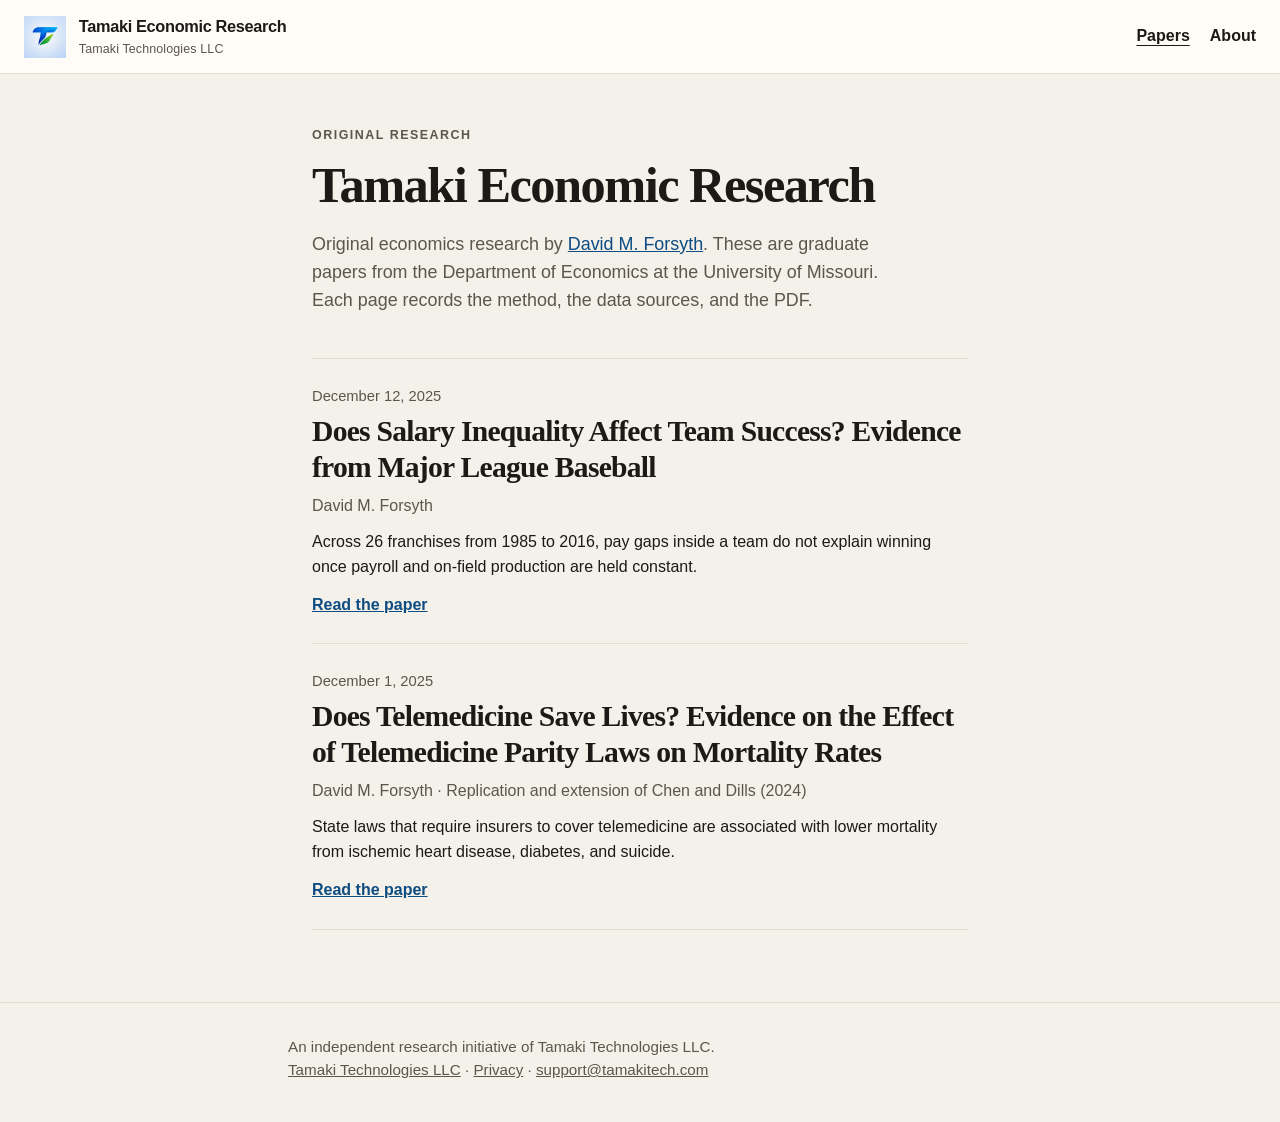
==== index.html @ 613d0247 "Publish Tamaki Economic Research for research.tamakitech.com. Co-authored-by: Cursor <cursoragent@cu" ====
<!doctype html>
<html lang="en">
  <head>
    <meta charset="utf-8" />
    <meta name="viewport" content="width=device-width, initial-scale=1" />
    <title>Tamaki Economic Research</title>
    <meta name="description" content="Original economics research by David M. Forsyth. Graduate papers from the Department of Economics at the University of Missouri, with methods, data sources, and PDFs." />
    <link rel="canonical" href="https://research.tamakitech.com/" />
    <link rel="icon" href="/logo/tamaki-t.png" type="image/png" />
    <link rel="stylesheet" href="/styles.css" />
  </head>
  <body>
    <a class="skip" href="#content">Skip to content</a>
    <header class="site-header">
      <a class="brand" href="/">
        <img src="/logo/tamaki-t.png" alt="" />
        <span>
          <strong>Tamaki Economic Research</strong>
          <small>Tamaki Technologies LLC</small>
        </span>
      </a>
      <nav class="site-nav" aria-label="Primary">
        <a href="/" aria-current="page">Papers</a>
        <a href="/about/">About</a>
      </nav>
    </header>
    <main class="wrap" id="content">
      <p class="kicker">Original research</p>
      <h1>Tamaki Economic Research</h1>
      <p class="lede">Original economics research by <a href="/about/">David M. Forsyth</a>. These are graduate papers from the Department of Economics at the University of Missouri. Each page records the method, the data sources, and the PDF.</p>
      <ul class="papers">
        <li>
          <p class="paper-date">December 12, 2025</p>
          <h2><a href="/papers/mlb-salary-inequality/">Does Salary Inequality Affect Team Success? Evidence from Major League Baseball</a></h2>
          <p class="paper-by">David M. Forsyth</p>
          <p class="paper-finding">Across 26 franchises from 1985 to 2016, pay gaps inside a team do not explain winning once payroll and on-field production are held constant.</p>
          <a class="read" href="/papers/mlb-salary-inequality/">Read the paper</a>
        </li>
        <li>
          <p class="paper-date">December 1, 2025</p>
          <h2><a href="/papers/telemedicine-parity-laws/">Does Telemedicine Save Lives? Evidence on the Effect of Telemedicine Parity Laws on Mortality Rates</a></h2>
          <p class="paper-by">David M. Forsyth · Replication and extension of Chen and Dills (2024)</p>
          <p class="paper-finding">State laws that require insurers to cover telemedicine are associated with lower mortality from ischemic heart disease, diabetes, and suicide.</p>
          <a class="read" href="/papers/telemedicine-parity-laws/">Read the paper</a>
        </li>
      </ul>
    </main>
    <footer class="site-footer">
      <div class="wrap">
        <p>An independent research initiative of Tamaki Technologies LLC.</p>
        <p class="footer-links"><a href="https://tamakitech.com/">Tamaki Technologies LLC</a> · <a href="/privacy/">Privacy</a> · <a href="mailto:support@tamakitech.com">support@tamakitech.com</a></p>
      </div>
    </footer>
  </body>
</html>
---- styles.css ----
:root {
  --bg: #f4f1ea;
  --paper: #fffcf8;
  --ink: #1c1916;
  --muted: #5c564e;
  --line: #e3dcd0;
  --link: #0e4c81;
  --header: 4.5rem;
  color-scheme: light;
}

* { box-sizing: border-box; }

html { scroll-behavior: smooth; }

body {
  margin: 0;
  background: var(--bg);
  color: var(--ink);
  font-family: "Segoe UI", Helvetica, Arial, sans-serif;
  line-height: 1.55;
}

a { color: var(--link); }

img { display: block; max-width: 100%; }

.skip {
  position: absolute;
  left: 1rem;
  top: -4rem;
  background: #fff;
  color: #000;
  padding: 0.5rem 0.8rem;
  z-index: 20;
}

.skip:focus { top: 1rem; }

.site-header {
  position: sticky;
  top: 0;
  z-index: 10;
  display: flex;
  align-items: center;
  justify-content: space-between;
  gap: 1rem 2rem;
  min-height: var(--header);
  padding: 0.85rem 1.5rem;
  background: rgba(255, 252, 248, 0.94);
  border-bottom: 1px solid var(--line);
  backdrop-filter: blur(8px);
}

.brand {
  display: flex;
  align-items: center;
  gap: 0.8rem;
  color: inherit;
  text-decoration: none;
}

.brand img {
  width: 42px;
  height: 42px;
}

.brand strong {
  display: block;
  font-size: 1.02rem;
  letter-spacing: -0.02em;
  font-weight: 700;
}

.brand small {
  display: block;
  margin-top: 0.1rem;
  color: var(--muted);
  font-size: 0.78rem;
  letter-spacing: 0.01em;
}

.site-nav {
  display: flex;
  gap: 1.25rem;
}

.site-nav a {
  color: var(--ink);
  font-weight: 650;
  text-decoration: none;
}

.site-nav a:hover,
.site-nav a:focus-visible { color: var(--link); }

.site-nav a[aria-current="page"] {
  text-decoration: underline;
  text-underline-offset: 0.28rem;
}

.wrap {
  max-width: 44rem;
  margin: 0 auto;
  padding: 3.25rem 1.5rem 4.5rem;
}

.kicker {
  margin: 0 0 0.7rem;
  color: var(--muted);
  font-size: 0.78rem;
  font-weight: 700;
  letter-spacing: 0.12em;
  text-transform: uppercase;
}

h1 {
  margin: 0;
  font-family: Georgia, "Iowan Old Style", Palatino, "Palatino Linotype", serif;
  font-size: clamp(2.15rem, 5vw, 3.15rem);
  font-weight: 700;
  letter-spacing: -0.03em;
  line-height: 1.12;
}

.lede {
  margin: 1.1rem 0 0;
  max-width: 38rem;
  font-size: 1.12rem;
  color: var(--muted);
}

.papers {
  list-style: none;
  margin: 2.75rem 0 0;
  padding: 0;
}

.papers li {
  padding: 1.6rem 0;
  border-top: 1px solid var(--line);
}

.papers li:last-child { border-bottom: 1px solid var(--line); }

.paper-date {
  margin: 0 0 0.4rem;
  color: var(--muted);
  font-size: 0.92rem;
}

.papers h2,
.paper h1 {
  font-family: Georgia, "Iowan Old Style", Palatino, "Palatino Linotype", serif;
  font-weight: 700;
  letter-spacing: -0.025em;
  line-height: 1.2;
}

.papers h2 {
  margin: 0;
  font-size: clamp(1.45rem, 3vw, 1.85rem);
}

.papers h2 a {
  color: inherit;
  text-decoration: none;
}

.papers h2 a:hover,
.papers h2 a:focus-visible { color: var(--link); }

.paper-by,
.byline {
  margin: 0.55rem 0 0;
  color: var(--muted);
}

.paper-finding {
  margin: 0.7rem 0 0;
}

.read {
  display: inline-block;
  margin-top: 0.85rem;
  font-weight: 700;
}

.paper h1 {
  font-size: clamp(1.9rem, 4.4vw, 2.7rem);
}

.byline a { color: inherit; }

.actions { margin-top: 1.5rem; }

.download {
  display: inline-flex;
  align-items: center;
  min-height: 44px;
  padding: 0.55rem 1rem;
  border: 1px solid var(--ink);
  border-radius: 4px;
  color: var(--ink);
  font-weight: 700;
  text-decoration: none;
  background: var(--paper);
}

.download:hover,
.download:focus-visible { background: #fff; }

.paper h2 {
  margin: 2.4rem 0 0.45rem;
  font-size: 1.28rem;
  letter-spacing: -0.02em;
}

.paper p,
.paper li,
.page p,
.page li {
  font-size: 1.05rem;
}

.paper ul,
.page ul {
  margin: 0.4rem 0 0;
  padding-left: 1.2rem;
}

.paper li + li,
.page li + li { margin-top: 0.55rem; }

.paper a,
.page a { text-underline-offset: 0.15rem; }

.cite {
  margin: 2.4rem 0 0;
  padding-top: 1.25rem;
  border-top: 1px solid var(--line);
  color: var(--muted);
  font-size: 0.98rem;
}

.cite span {
  display: block;
  margin-top: 0.35rem;
  color: var(--ink);
}

.page h1 { margin-bottom: 1rem; }

.page h2 {
  margin: 2rem 0 0.4rem;
  font-size: 1.28rem;
  letter-spacing: -0.02em;
}

.site-footer {
  padding: 2rem 1.5rem 2.5rem;
  border-top: 1px solid var(--line);
  color: var(--muted);
  font-size: 0.95rem;
}

.site-footer .wrap {
  max-width: 44rem;
  margin: 0 auto;
  padding: 0;
}

.site-footer p { margin: 0; }

.footer-links {
  margin-top: 0.7rem;
}

.footer-links a { color: var(--muted); }

.footer-links a:hover,
.footer-links a:focus-visible { color: var(--link); }

@media (max-width: 640px) {
  .site-header {
    align-items: flex-start;
    flex-wrap: wrap;
    padding: 0.85rem 1rem;
  }

  .wrap { padding: 2.25rem 1rem 3.5rem; }
}

@media print {
  .skip,
  .site-header,
  .site-footer,
  .actions,
  .read { display: none; }

  body { background: #fff; }

  .wrap { max-width: none; padding: 0; }
}
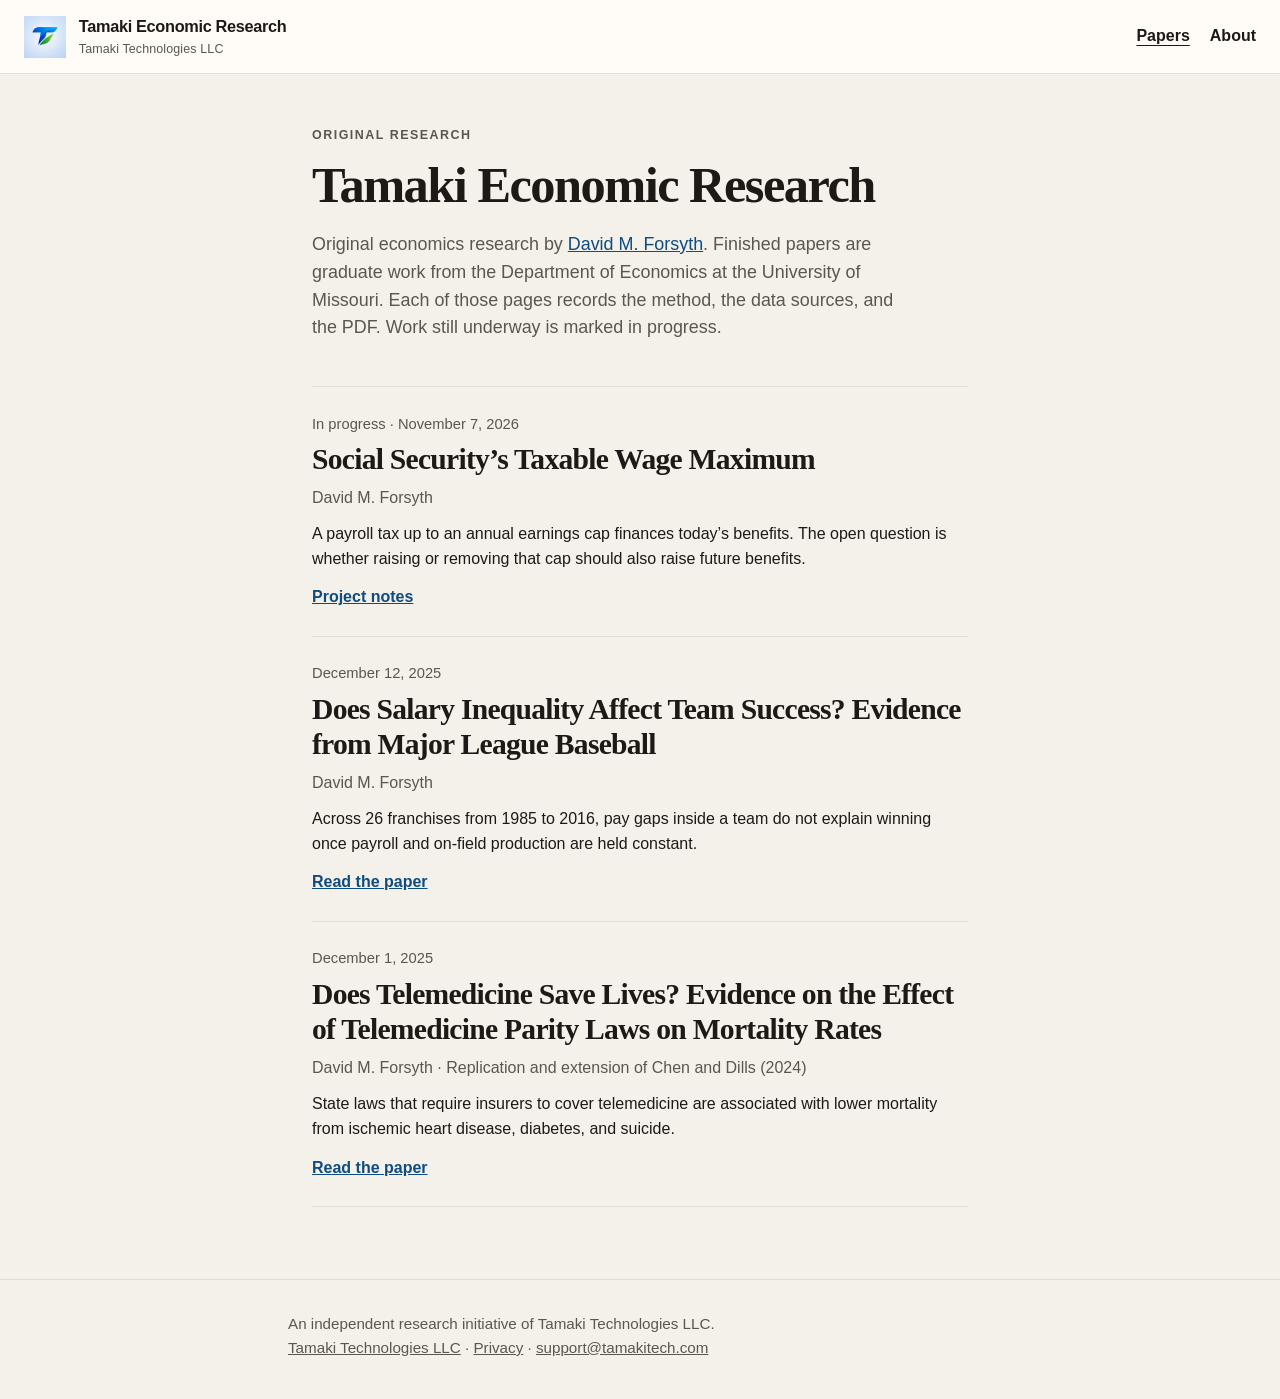
==== commit e0ca6811: "Add an in-progress page for the Social Security wage-base question. Co-authored-by: Cursor <cursorag" ====
--- a/index.html
+++ b/index.html
@@ -27,8 +27,15 @@
     <main class="wrap" id="content">
       <p class="kicker">Original research</p>
       <h1>Tamaki Economic Research</h1>
-      <p class="lede">Original economics research by <a href="/about/">David M. Forsyth</a>. These are graduate papers from the Department of Economics at the University of Missouri. Each page records the method, the data sources, and the PDF.</p>
+      <p class="lede">Original economics research by <a href="/about/">David M. Forsyth</a>. Finished papers are graduate work from the Department of Economics at the University of Missouri. Each of those pages records the method, the data sources, and the PDF. Work still underway is marked in progress.</p>
       <ul class="papers">
+        <li>
+          <p class="paper-date">In progress · November 7, 2026</p>
+          <h2><a href="/papers/social-security/">Social Security’s Taxable Wage Maximum</a></h2>
+          <p class="paper-by">David M. Forsyth</p>
+          <p class="paper-finding">A payroll tax up to an annual earnings cap finances today’s benefits. The open question is whether raising or removing that cap should also raise future benefits.</p>
+          <a class="read" href="/papers/social-security/">Project notes</a>
+        </li>
         <li>
           <p class="paper-date">December 12, 2025</p>
           <h2><a href="/papers/mlb-salary-inequality/">Does Salary Inequality Affect Team Success? Evidence from Major League Baseball</a></h2>
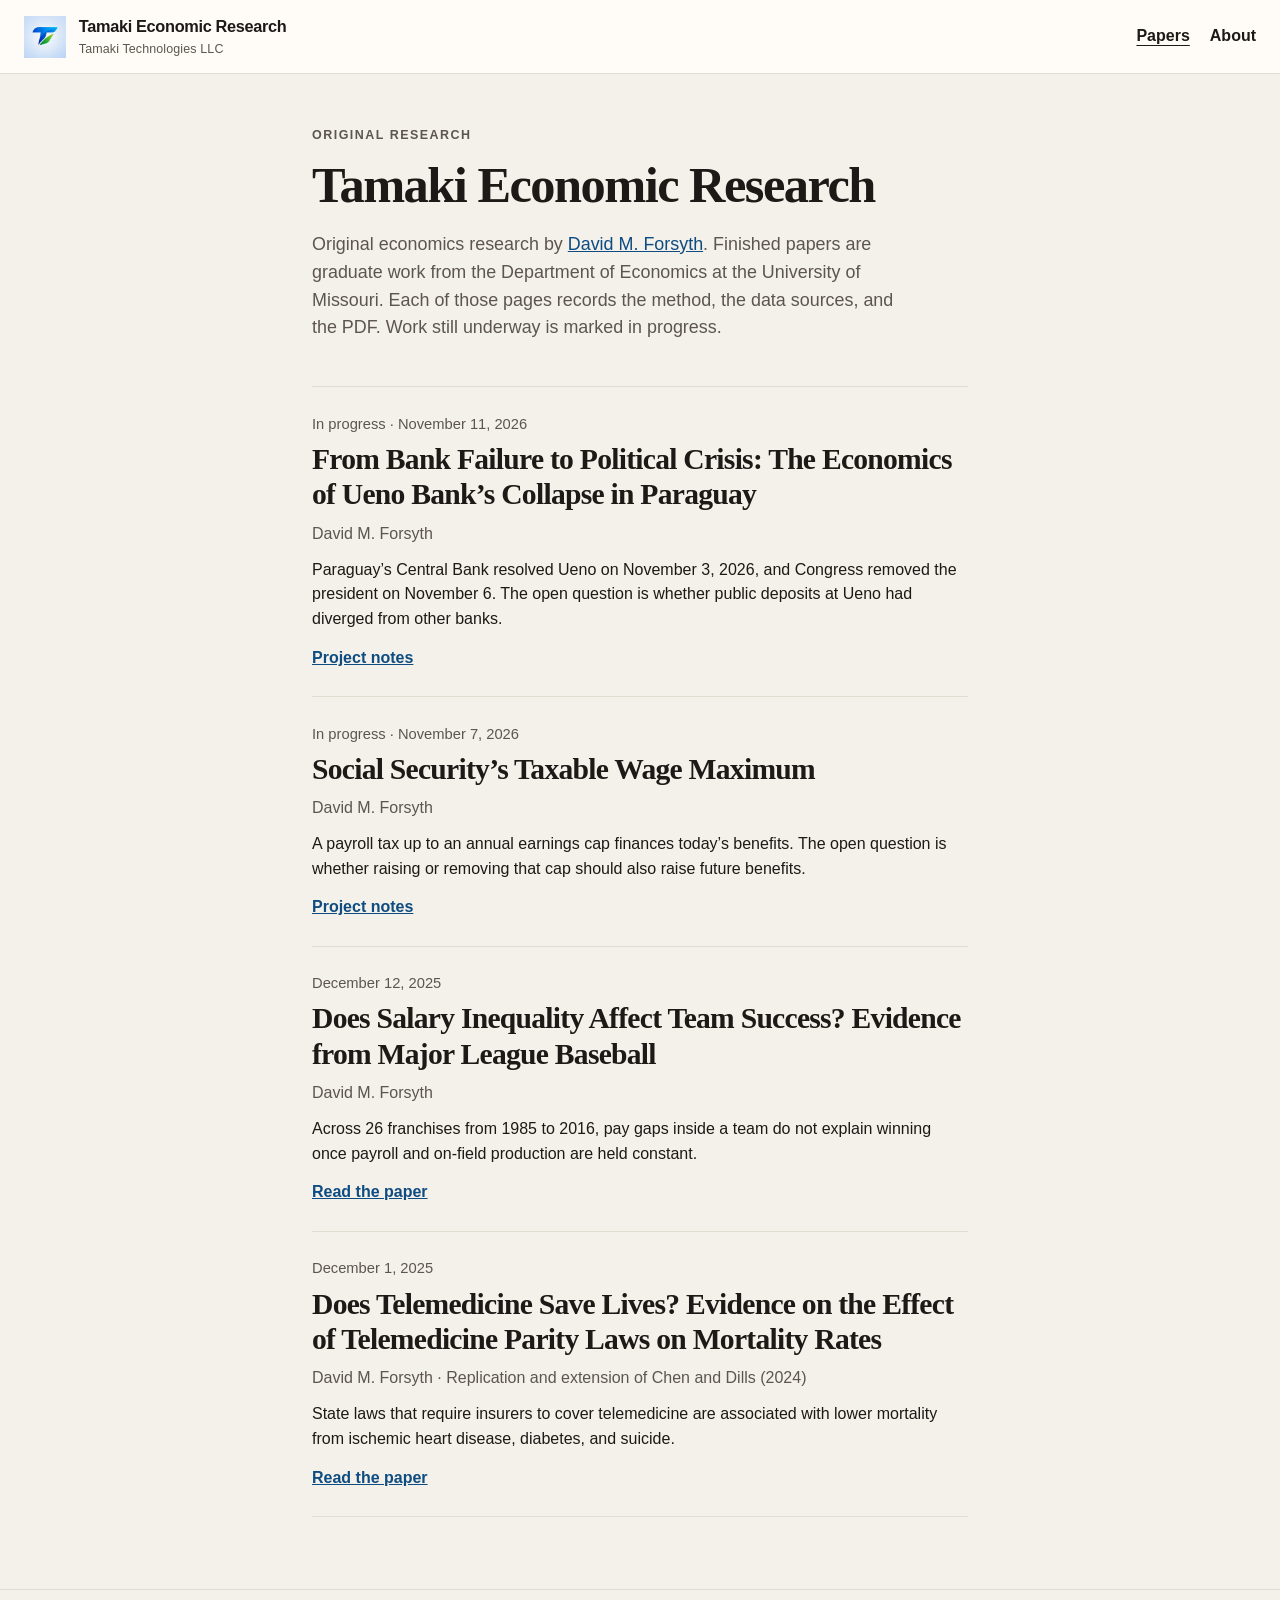
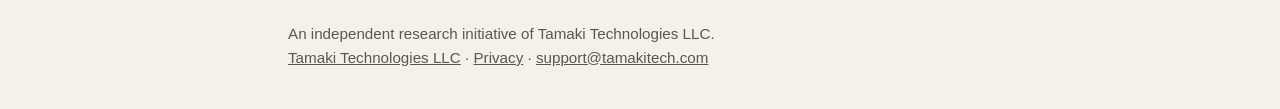
==== commit 761a4f58: "Add an in-progress page for the Ueno Bank research question. Co-authored-by: Cursor <cursoragent@cur" ====
--- a/index.html
+++ b/index.html
@@ -30,6 +30,13 @@
       <p class="lede">Original economics research by <a href="/about/">David M. Forsyth</a>. Finished papers are graduate work from the Department of Economics at the University of Missouri. Each of those pages records the method, the data sources, and the PDF. Work still underway is marked in progress.</p>
       <ul class="papers">
         <li>
+          <p class="paper-date">In progress · November 11, 2026</p>
+          <h2><a href="/papers/ueno-bank/">From Bank Failure to Political Crisis: The Economics of Ueno Bank’s Collapse in Paraguay</a></h2>
+          <p class="paper-by">David M. Forsyth</p>
+          <p class="paper-finding">Paraguay’s Central Bank resolved Ueno on November 3, 2026, and Congress removed the president on November 6. The open question is whether public deposits at Ueno had diverged from other banks.</p>
+          <a class="read" href="/papers/ueno-bank/">Project notes</a>
+        </li>
+        <li>
           <p class="paper-date">In progress · November 7, 2026</p>
           <h2><a href="/papers/social-security/">Social Security’s Taxable Wage Maximum</a></h2>
           <p class="paper-by">David M. Forsyth</p>
--- a/styles.css
+++ b/styles.css
@@ -281,6 +281,90 @@
 .footer-links a:hover,
 .footer-links a:focus-visible { color: var(--link); }
 
+.chart svg {
+  width: 100%;
+  height: auto;
+  color: var(--ink);
+}
+
+.chart-axis { stroke: var(--line); stroke-width: 1; }
+.chart-grid { stroke: var(--line); stroke-width: 1; }
+.chart-income { fill: none; stroke: #0e4c81; stroke-width: 2.25; }
+.chart-cost { fill: none; stroke: #8a3d22; stroke-width: 2.25; stroke-dasharray: 5 4; }
+.flow-income { fill: none; stroke: #0e4c81; stroke-width: 2.25; }
+.flow-cost { fill: none; stroke: #8a3d22; stroke-width: 2.25; }
+.flow-reserve { fill: none; stroke: #245c45; stroke-width: 2.25; }
+.flow-proj { stroke-dasharray: 4 3.5; }
+.flow-shade { fill: rgba(28, 25, 22, 0.05); }
+.flow-rule { stroke: rgba(28, 25, 22, 0.45); stroke-width: 1; stroke-dasharray: 2 3; }
+.flow-zero { stroke: var(--ink); stroke-width: 1; }
+
+.legend {
+  display: flex;
+  flex-wrap: wrap;
+  gap: 0.4rem 1.4rem;
+  margin: 0.75rem 0 0;
+  font-size: 0.95rem;
+}
+
+.legend span { display: inline-flex; align-items: center; gap: 0.45rem; }
+
+.swatch {
+  width: 1.5rem;
+  border-top: 3px solid #0e4c81;
+}
+
+.swatch.cost {
+  border-top-color: #8a3d22;
+  border-top-style: dashed;
+}
+
+.swatch.cost-solid {
+  border-top-color: #8a3d22;
+  border-top-style: solid;
+}
+
+.swatch.reserve { border-top-color: #245c45; }
+
+.series tr.proj-label th {
+  text-align: left;
+  color: var(--muted);
+  font-weight: 700;
+}
+
+.source, .chart p { color: var(--muted); }
+
+.figures { margin-top: 1.25rem; }
+
+.figures summary {
+  font-weight: 700;
+  cursor: pointer;
+}
+
+.series {
+  width: 100%;
+  margin-top: 0.8rem;
+  border-collapse: collapse;
+  font-variant-numeric: tabular-nums;
+  font-size: 0.92rem;
+}
+
+.series th,
+.series td {
+  padding: 0.28rem 0.45rem;
+  border-bottom: 1px solid var(--line);
+  text-align: right;
+}
+
+.series thead th {
+  color: var(--muted);
+  font-size: 0.78rem;
+  font-weight: 700;
+}
+
+.series th[scope="row"],
+.series thead th:first-child { text-align: left; }
+
 @media (max-width: 640px) {
   .site-header {
     align-items: flex-start;
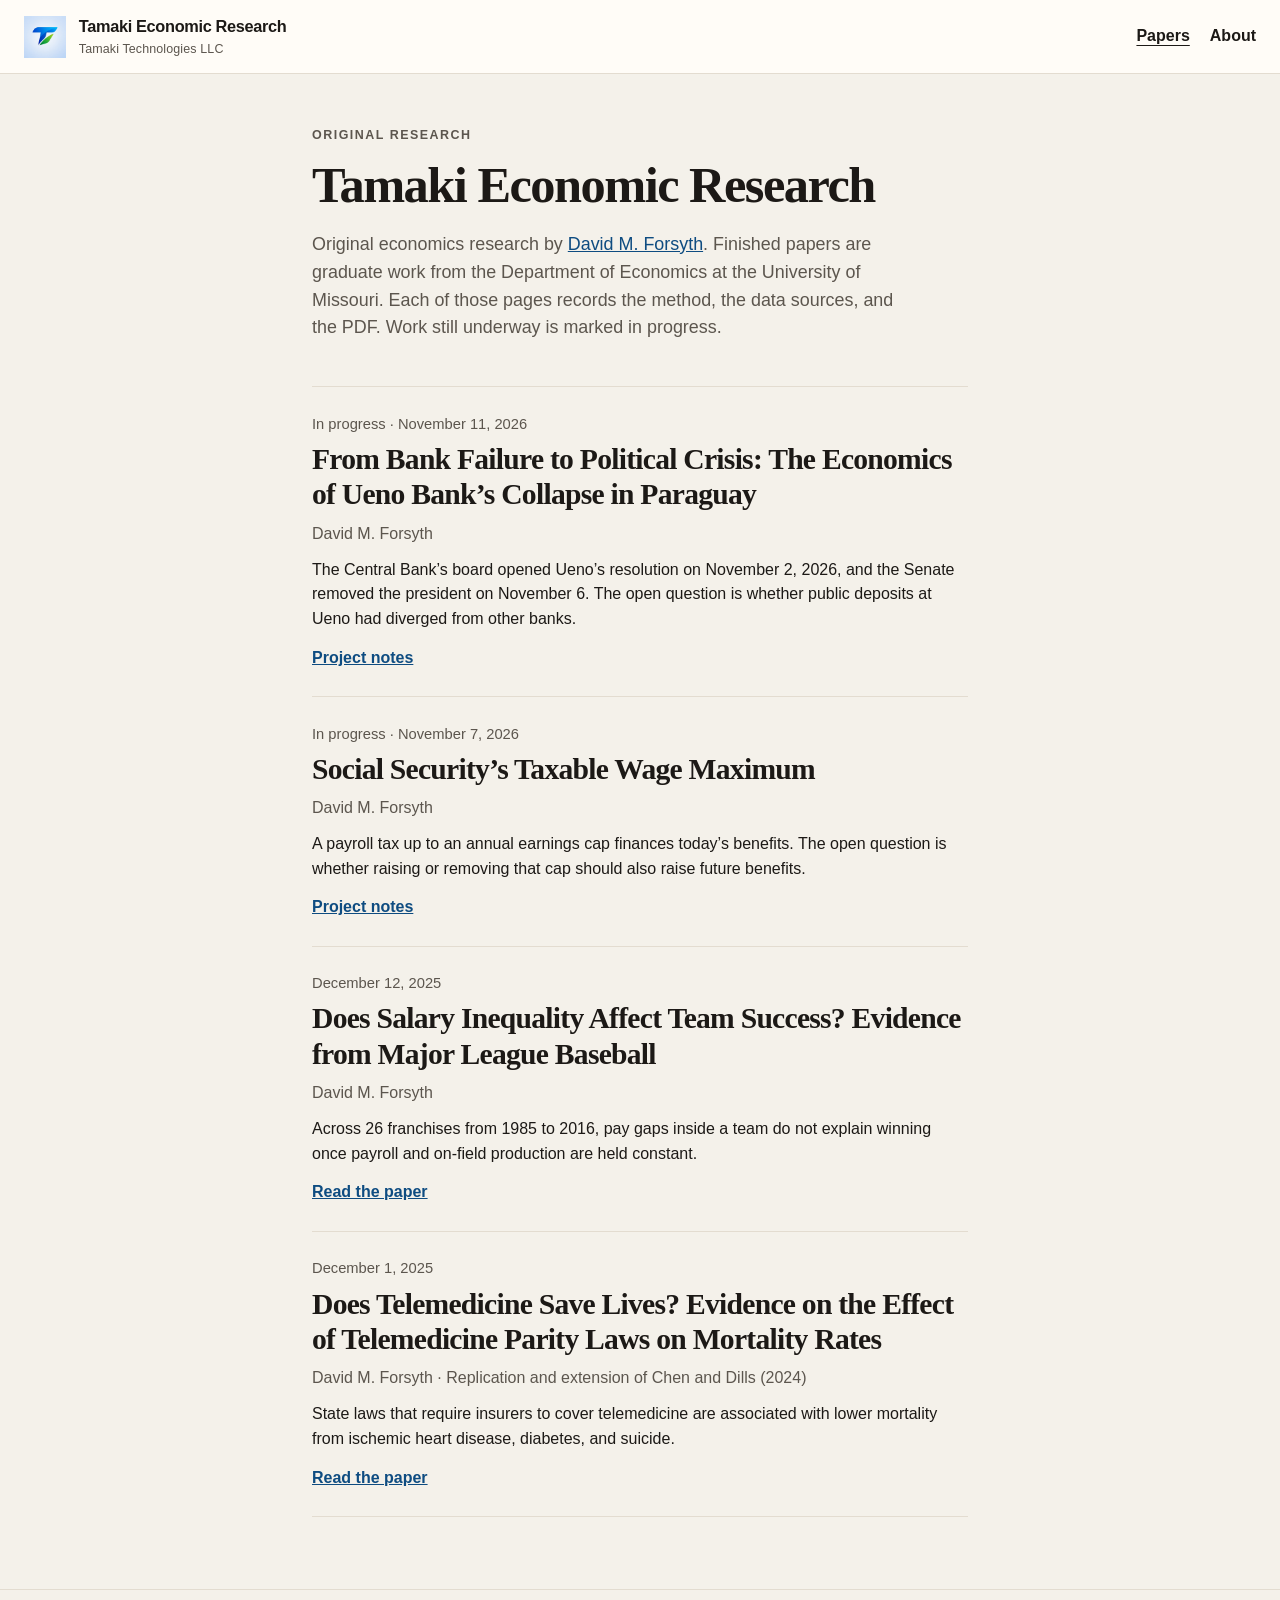
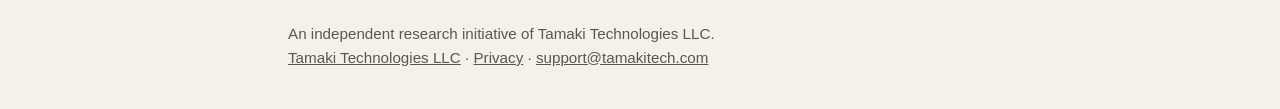
==== commit 6eed20c3: "Describe the planned Ueno figure and tie the chronology to the records. Co-authored-by: Cursor <curs" ====
--- a/index.html
+++ b/index.html
@@ -33,7 +33,7 @@
           <p class="paper-date">In progress · November 11, 2026</p>
           <h2><a href="/papers/ueno-bank/">From Bank Failure to Political Crisis: The Economics of Ueno Bank’s Collapse in Paraguay</a></h2>
           <p class="paper-by">David M. Forsyth</p>
-          <p class="paper-finding">Paraguay’s Central Bank resolved Ueno on November 3, 2026, and Congress removed the president on November 6. The open question is whether public deposits at Ueno had diverged from other banks.</p>
+          <p class="paper-finding">The Central Bank’s board opened Ueno’s resolution on November 2, 2026, and the Senate removed the president on November 6. The open question is whether public deposits at Ueno had diverged from other banks.</p>
           <a class="read" href="/papers/ueno-bank/">Project notes</a>
         </li>
         <li>
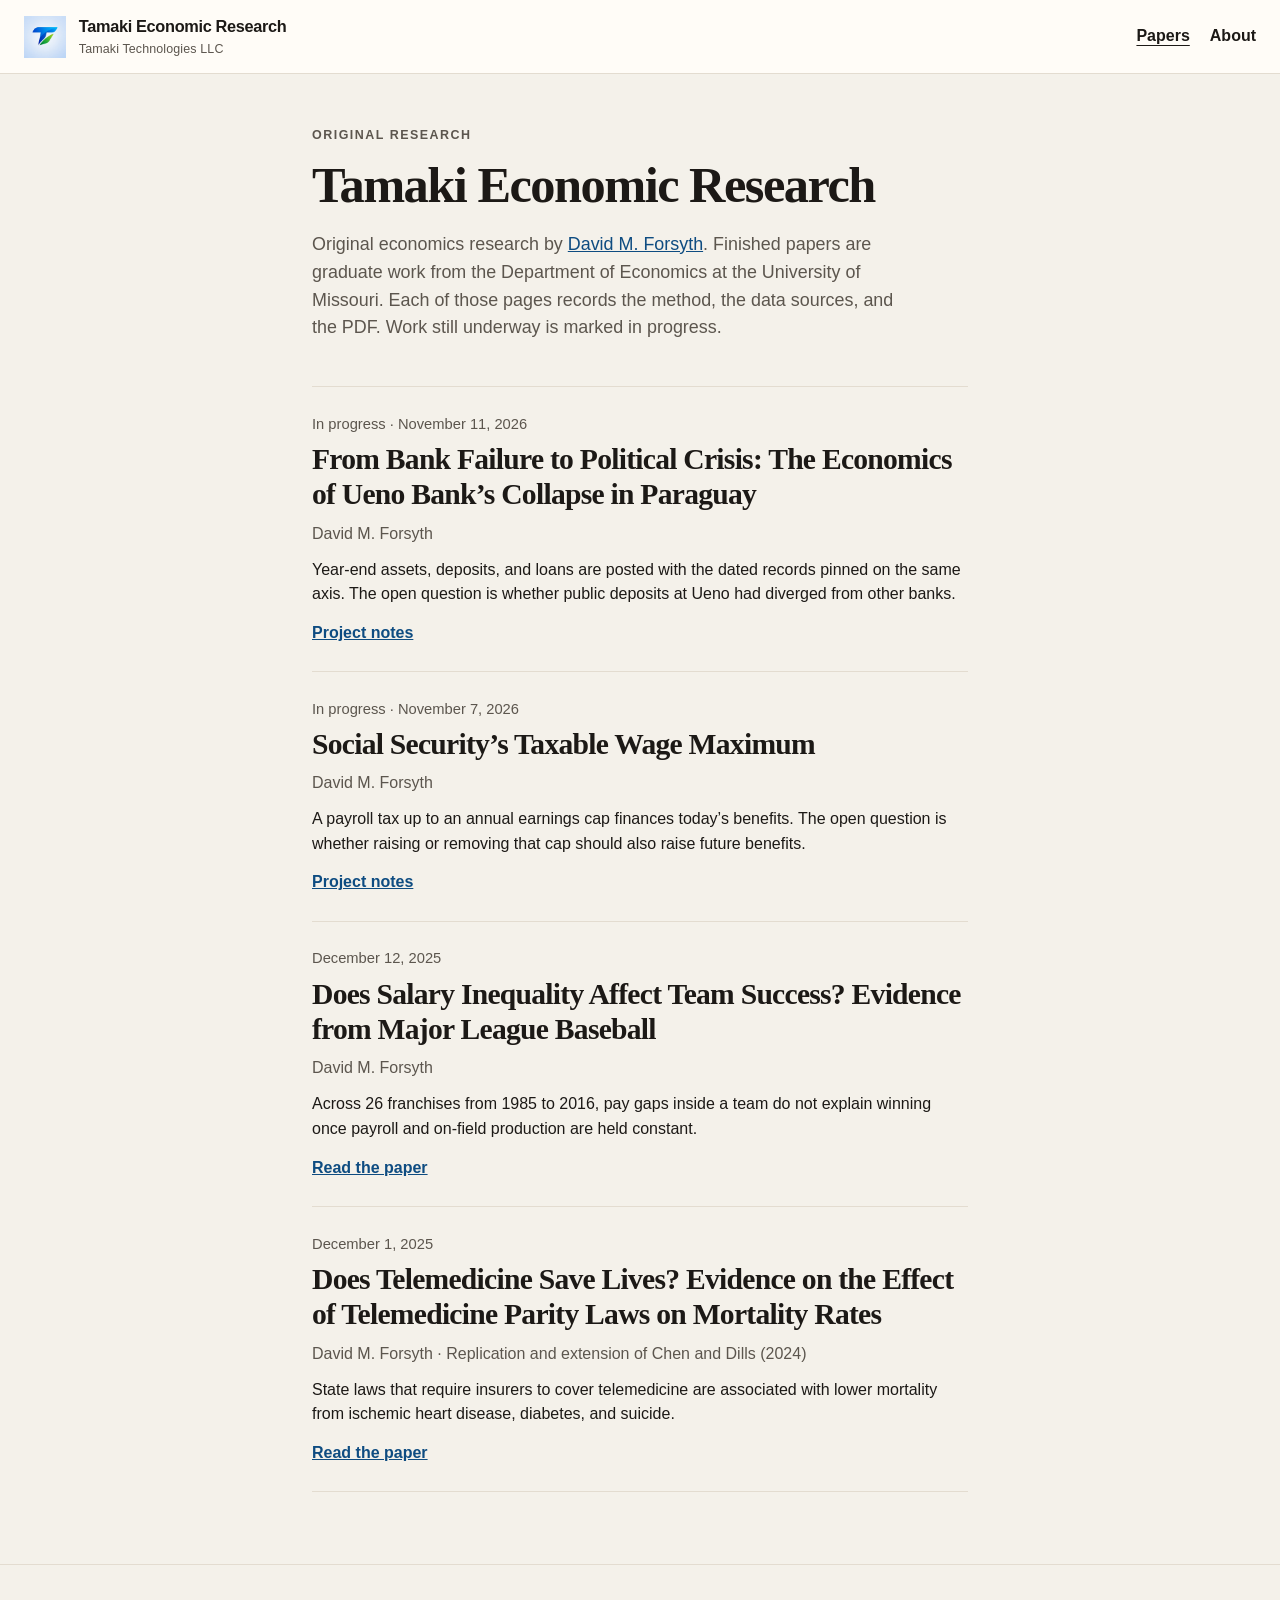
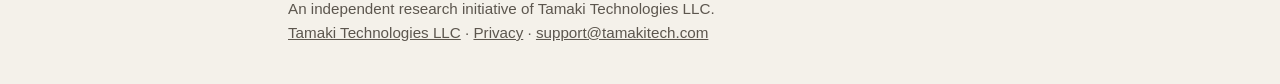
==== commit 00ca4d33: "Plot Ueno's published year-end levels with the dated records. Co-authored-by: Cursor <cursoragent@cu" ====
--- a/index.html
+++ b/index.html
@@ -33,7 +33,7 @@
           <p class="paper-date">In progress · November 11, 2026</p>
           <h2><a href="/papers/ueno-bank/">From Bank Failure to Political Crisis: The Economics of Ueno Bank’s Collapse in Paraguay</a></h2>
           <p class="paper-by">David M. Forsyth</p>
-          <p class="paper-finding">The Central Bank’s board opened Ueno’s resolution on November 2, 2026, and the Senate removed the president on November 6. The open question is whether public deposits at Ueno had diverged from other banks.</p>
+          <p class="paper-finding">Year-end assets, deposits, and loans are posted with the dated records pinned on the same axis. The open question is whether public deposits at Ueno had diverged from other banks.</p>
           <a class="read" href="/papers/ueno-bank/">Project notes</a>
         </li>
         <li>
--- a/styles.css
+++ b/styles.css
@@ -325,6 +325,21 @@
 }
 
 .swatch.reserve { border-top-color: #245c45; }
+.swatch.assets { border-top-color: #1c1916; }
+.swatch.gov { border-top-color: #a16207; }
+.swatch.pol { border-top-color: #6b2d5b; }
+
+.ueno-assets { fill: none; stroke: #1c1916; stroke-width: 2.25; }
+.ueno-deposits { fill: none; stroke: #0e4c81; stroke-width: 2.25; }
+.ueno-loans { fill: none; stroke: #245c45; stroke-width: 2.25; }
+.ueno-dot-assets { fill: #1c1916; }
+.ueno-dot-deposits { fill: #0e4c81; }
+.ueno-dot-loans { fill: #245c45; }
+.pin-gov { stroke: #a16207; stroke-width: 1.25; }
+.pin-corp { stroke: #8a3d22; stroke-width: 1.25; }
+.pin-merger { stroke: #8a3d22; stroke-width: 2.5; }
+.pin-pol { stroke: #6b2d5b; stroke-width: 1.5; }
+.merger-shade { fill: rgba(138, 61, 34, 0.09); }
 
 .series tr.proj-label th {
   text-align: left;
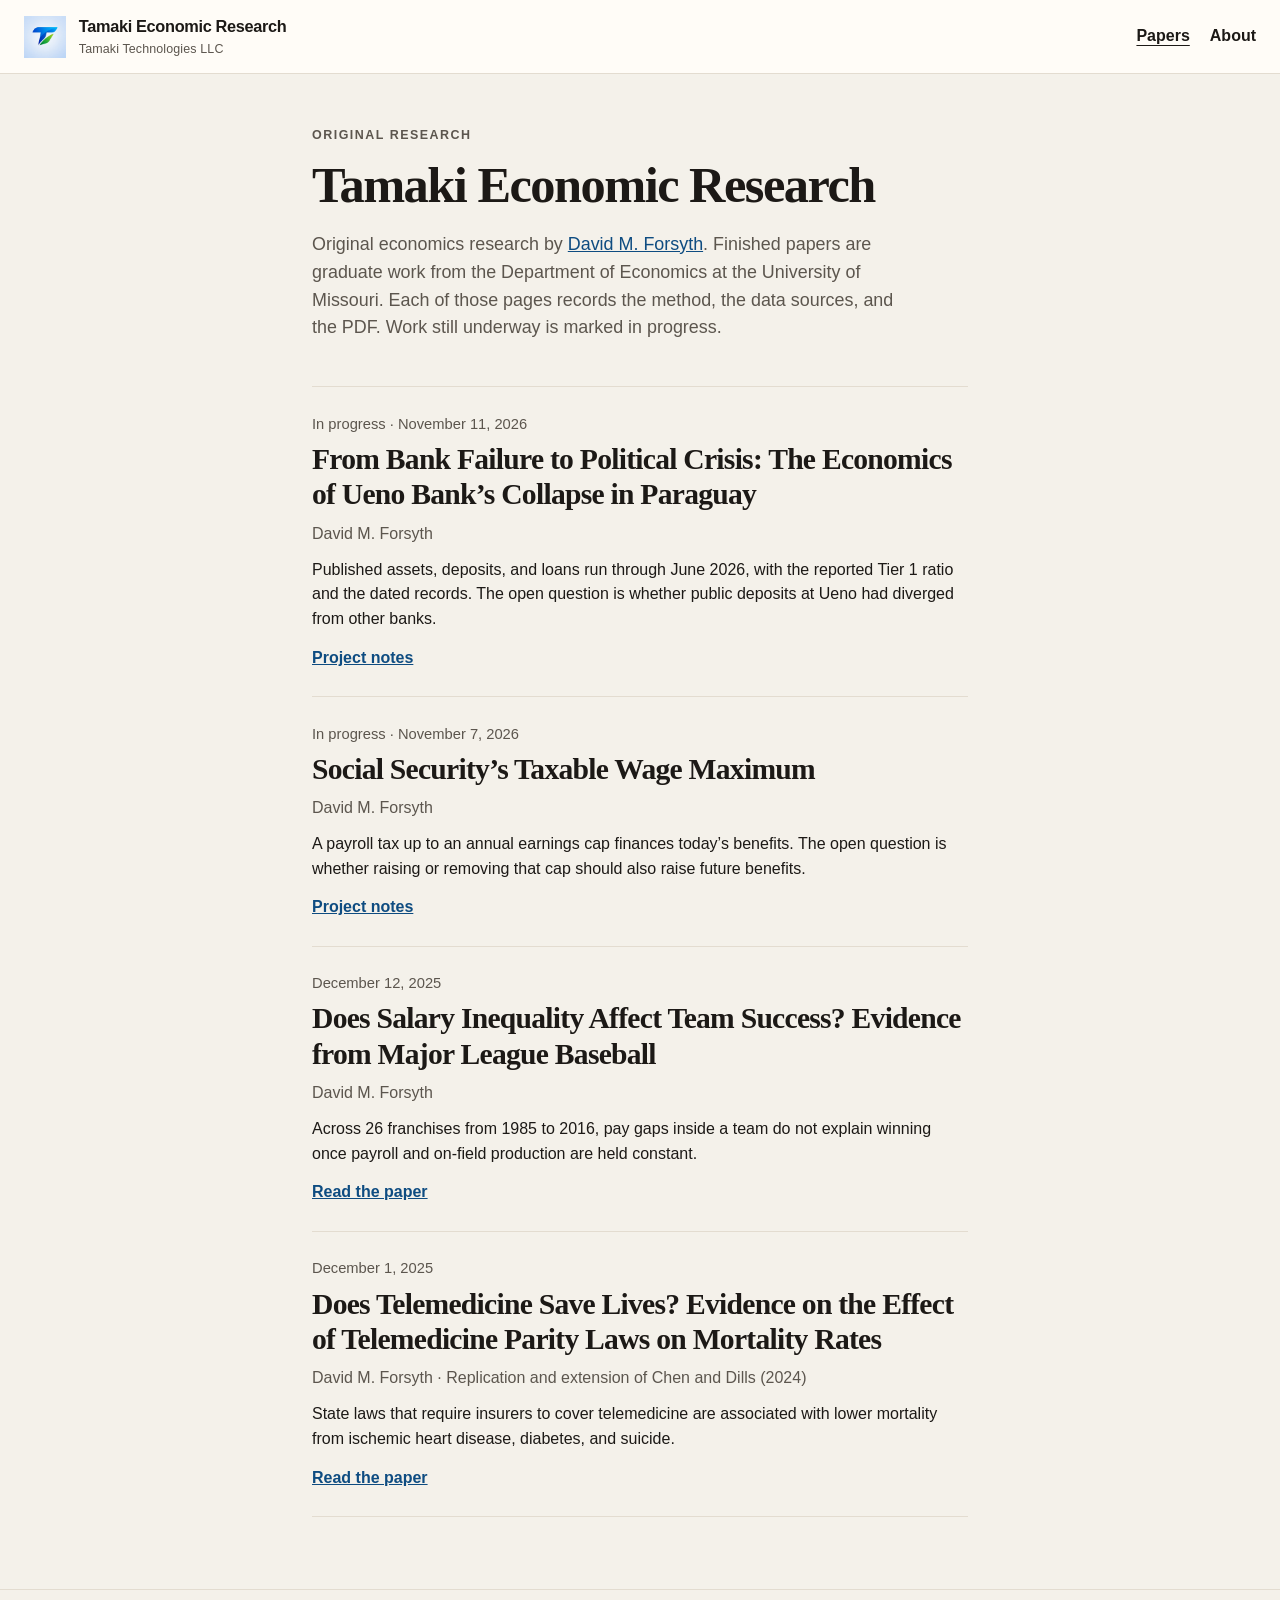
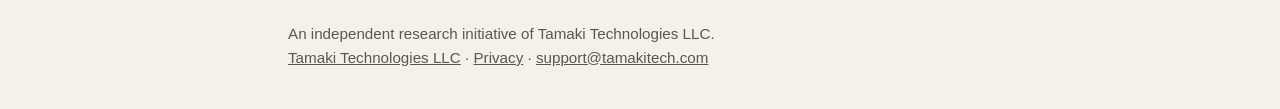
==== commit 51dec2f2: "Show the post-merger loan gap and the reported Tier 1 decline. Co-authored-by: Cursor <cursoragent@c" ====
--- a/index.html
+++ b/index.html
@@ -33,7 +33,7 @@
           <p class="paper-date">In progress · November 11, 2026</p>
           <h2><a href="/papers/ueno-bank/">From Bank Failure to Political Crisis: The Economics of Ueno Bank’s Collapse in Paraguay</a></h2>
           <p class="paper-by">David M. Forsyth</p>
-          <p class="paper-finding">Year-end assets, deposits, and loans are posted with the dated records pinned on the same axis. The open question is whether public deposits at Ueno had diverged from other banks.</p>
+          <p class="paper-finding">Published assets, deposits, and loans run through June 2026, with the reported Tier 1 ratio and the dated records. The open question is whether public deposits at Ueno had diverged from other banks.</p>
           <a class="read" href="/papers/ueno-bank/">Project notes</a>
         </li>
         <li>
